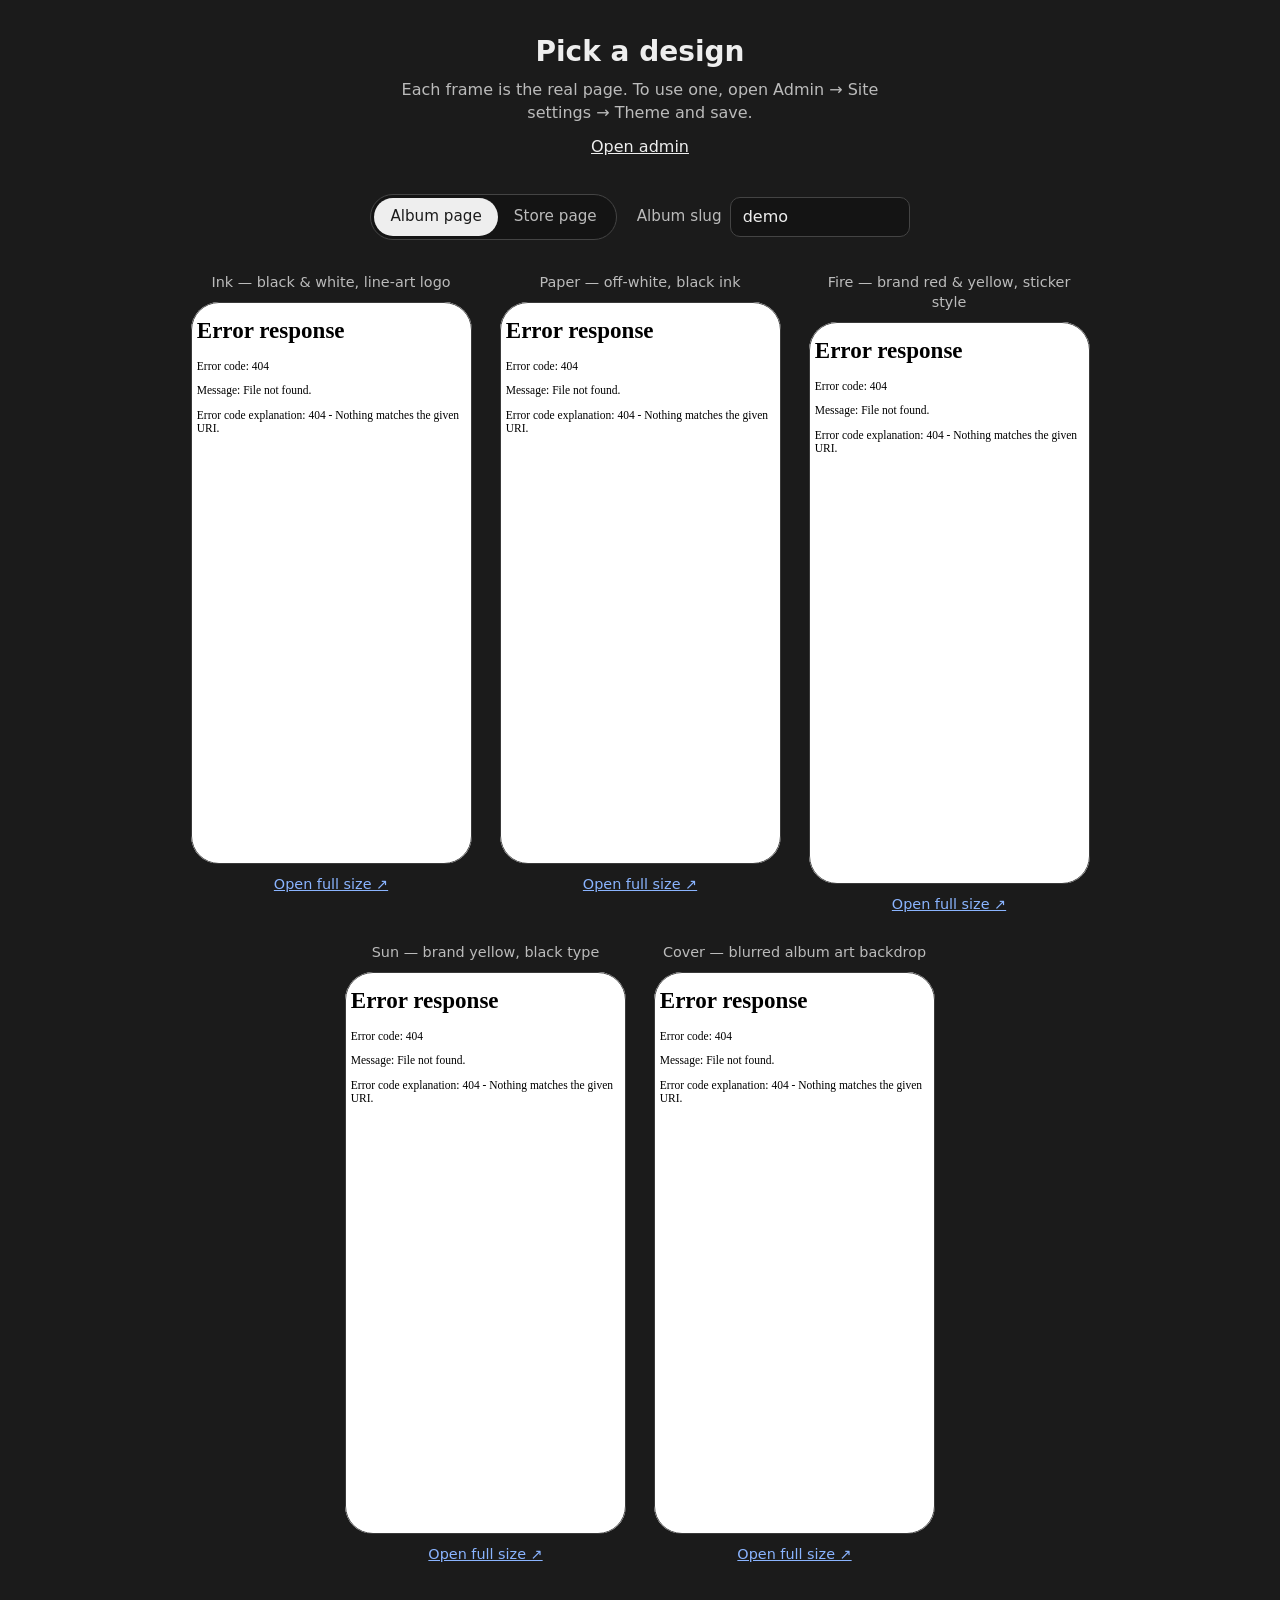
==== docs/themes.html @ e5670e00 "Add theme comparison page Co-Authored-By: Claude Opus 5.5 <noreply@anthropic.com> Claude-Session: ht" ====
<!doctype html>
<html lang="en">
<head>
<meta charset="utf-8">
<meta name="viewport" content="width=device-width, initial-scale=1">
<meta name="robots" content="noindex">
<title>Theme options — Backwash Records</title>
<style>
  :root { color-scheme: dark; }
  * { box-sizing: border-box; }
  html { background: #1b1b1b; }
  body {
    margin: 0;
    min-height: 100vh;
    background: #1b1b1b;
    color: #eee;
    font-family: system-ui, -apple-system, "Segoe UI", Roboto, sans-serif;
    line-height: 1.4;
  }

  .top {
    max-width: 1100px;
    margin: 0 auto;
    padding: 32px 16px 8px;
    text-align: center;
  }
  h1 { margin: 0 0 8px; font-size: 1.75rem; font-weight: 700; }
  .top p { margin: 0 auto 12px; max-width: 48ch; color: #bbb; }
  .top a { color: #eee; }

  .controls {
    display: flex;
    flex-wrap: wrap;
    justify-content: center;
    align-items: center;
    gap: 12px 20px;
    padding: 16px;
  }
  .seg {
    display: inline-flex;
    padding: 3px;
    border: 1px solid #444;
    border-radius: 999px;
    background: #141414;
  }
  .seg button {
    font: inherit;
    font-size: .95rem;
    color: #bbb;
    background: transparent;
    border: 0;
    border-radius: 999px;
    padding: 8px 16px;
    cursor: pointer;
  }
  .seg button[aria-pressed="true"] { background: #eee; color: #1b1b1b; }

  .slug {
    display: flex;
    align-items: center;
    gap: 8px;
    color: #bbb;
    font-size: .95rem;
  }
  .slug input {
    font: inherit;
    font-size: 1rem;
    color: #eee;
    background: #141414;
    border: 1px solid #444;
    border-radius: 10px;
    padding: 8px 12px;
    width: 180px;
  }

  button:focus-visible,
  input:focus-visible,
  a:focus-visible {
    outline: 2px solid #8ab4ff;
    outline-offset: 2px;
  }

  .grid {
    display: flex;
    flex-wrap: wrap;
    justify-content: center;
    gap: 28px;
    max-width: 1200px;
    margin: 0 auto;
    padding: 16px 16px 48px;
  }
  .card {
    margin: 0;
    display: flex;
    flex-direction: column;
    align-items: center;
    gap: 10px;
    max-width: 100%;
  }
  .card figcaption {
    max-width: 281px;
    font-size: .9rem;
    color: #bbb;
    text-align: center;
  }
  .frame {
    position: relative;
    width: 281px;
    height: 562px;
    overflow: hidden;
    border-radius: 28px;
    background: #000;
    transform: translateZ(0);
  }
  .frame::after {
    content: "";
    position: absolute;
    inset: 0;
    border-radius: inherit;
    border: 1px solid #3a3a3a;
    pointer-events: none;
  }
  .frame iframe {
    display: block;
    width: 390px;
    height: 780px;
    border: 0;
    transform: scale(.72);
    transform-origin: top left;
  }
  .open {
    font-size: .9rem;
    color: #8ab4ff;
  }
</style>
</head>
<body>
  <header class="top">
    <h1>Pick a design</h1>
    <p>Each frame is the real page. To use one, open Admin → Site settings → Theme and save.</p>
    <p><a href="admin/">Open admin</a></p>
  </header>

  <section class="controls" aria-label="Preview options">
    <div class="seg" role="group" aria-label="Page type">
      <button type="button" data-mode="album" aria-pressed="true">Album page</button>
      <button type="button" data-mode="store" aria-pressed="false">Store page</button>
    </div>
    <label class="slug">
      <span>Album slug</span>
      <input id="slug" type="text" value="demo" autocomplete="off" autocapitalize="none" spellcheck="false">
    </label>
  </section>

  <main class="grid" id="grid"></main>

  <script type="module">
    import { THEMES, SLUG_RE } from './assets/js/platforms.js';

    const state = { mode: 'album', slug: 'demo' };
    const grid = document.getElementById('grid');
    const slugInput = document.getElementById('slug');
    const modeButtons = [...document.querySelectorAll('button[data-mode]')];

    function pageUrl(themeKey) {
      const params = new URLSearchParams();
      if (state.mode === 'album') params.set('a', state.slug);
      params.set('theme', themeKey);
      return `index.html?${params}`;
    }

    const cards = THEMES.map((theme) => {
      const figure = document.createElement('figure');
      figure.className = 'card';

      const caption = document.createElement('figcaption');
      caption.textContent = theme.label;

      const frame = document.createElement('div');
      frame.className = 'frame';

      const iframe = document.createElement('iframe');
      iframe.loading = 'lazy';
      iframe.title = `${theme.label} preview`;
      frame.append(iframe);

      const open = document.createElement('a');
      open.className = 'open';
      open.target = '_blank';
      open.rel = 'noopener';
      open.textContent = 'Open full size ↗';

      figure.append(caption, frame, open);
      grid.append(figure);
      return { theme, iframe, open };
    });

    function update() {
      for (const { theme, iframe, open } of cards) {
        const url = pageUrl(theme.key);
        if (iframe.getAttribute('src') !== url) iframe.src = url;
        open.href = url;
      }
    }

    for (const btn of modeButtons) {
      btn.addEventListener('click', () => {
        state.mode = btn.dataset.mode;
        for (const b of modeButtons) b.setAttribute('aria-pressed', String(b === btn));
        update();
      });
    }

    let slugTimer = 0;
    slugInput.addEventListener('input', () => {
      clearTimeout(slugTimer);
      slugTimer = setTimeout(() => {
        const value = slugInput.value.trim();
        if (!SLUG_RE.test(value) || value === state.slug) return;
        state.slug = value;
        update();
      }, 400);
    });

    update();
  </script>
</body>
</html>
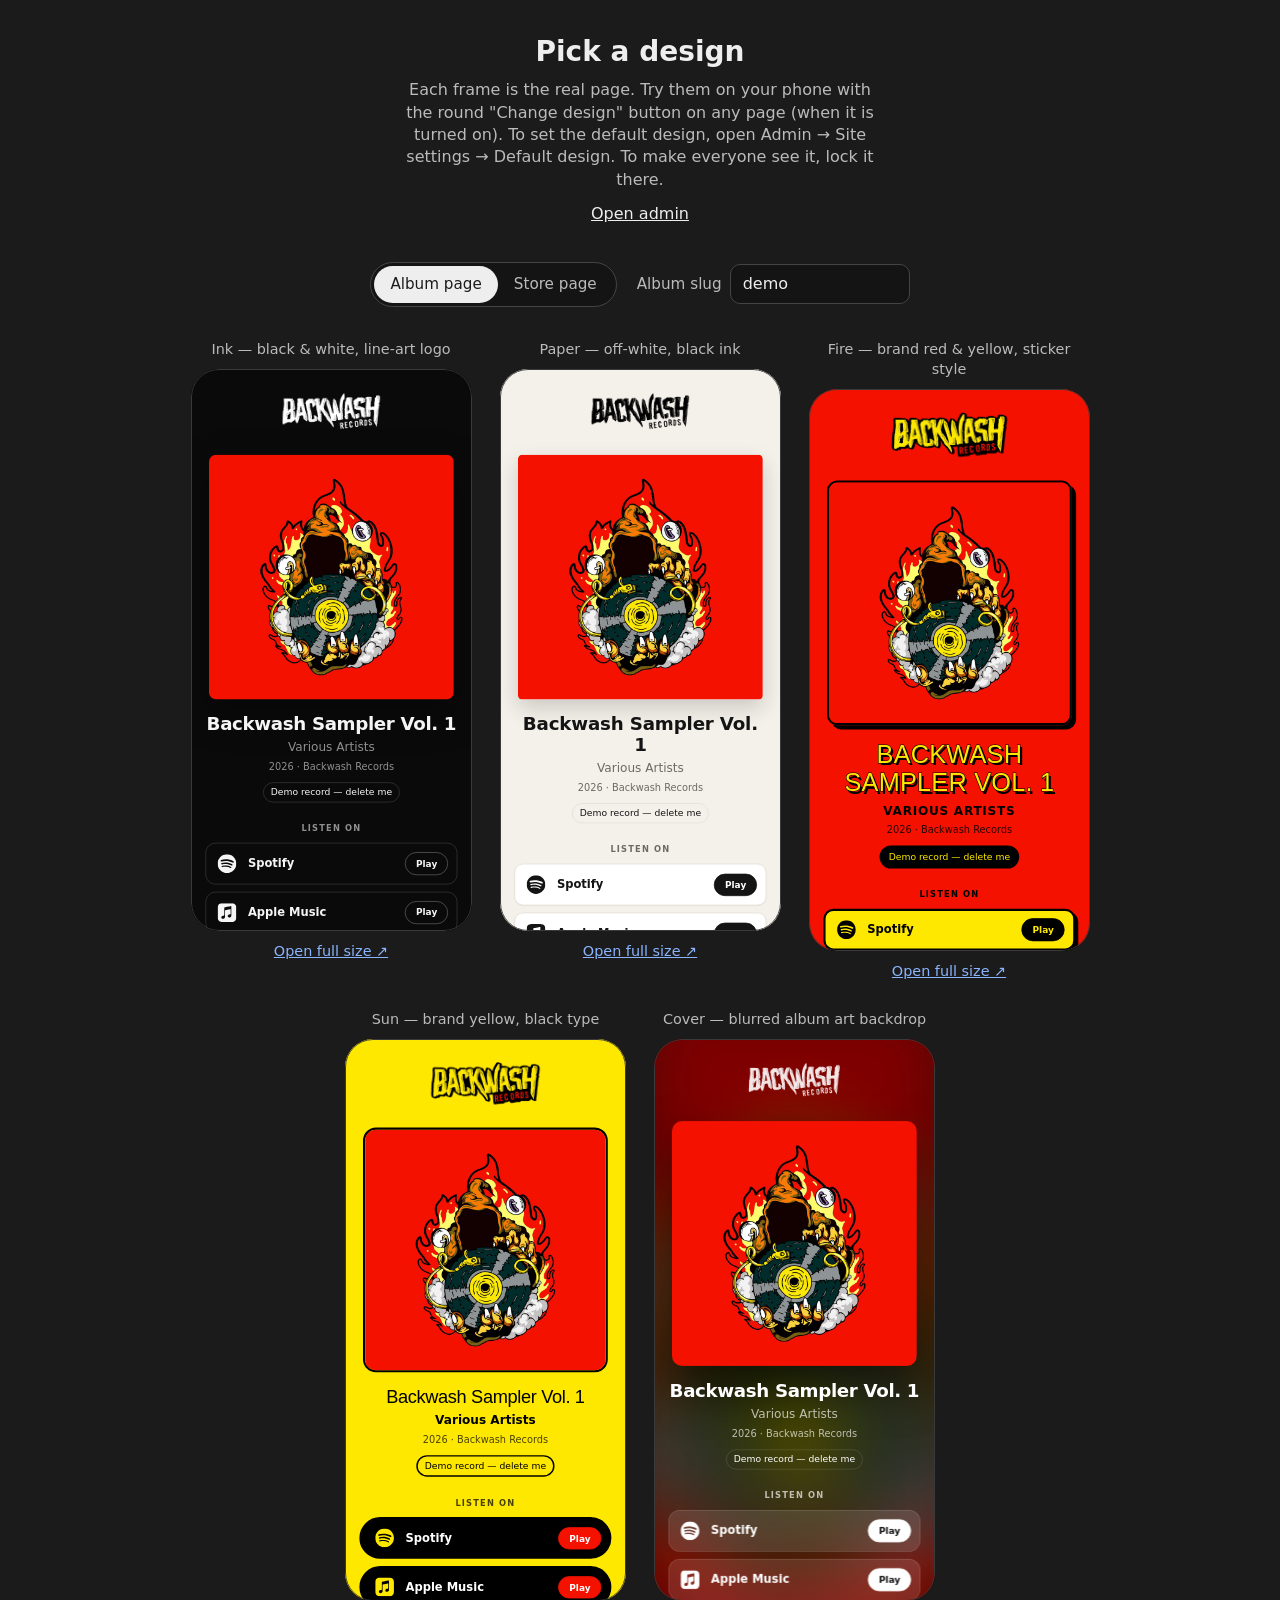
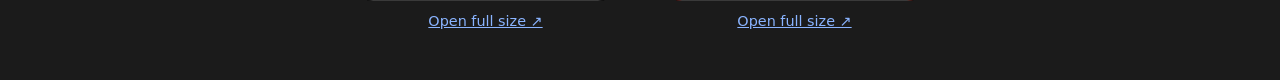
==== commit 96a44078: "Add Change design button, default-design and lock settings; GitLab Pages docs - Public pages: floati" ====
--- a/docs/themes.html
+++ b/docs/themes.html
@@ -137,7 +137,7 @@
 <body>
   <header class="top">
     <h1>Pick a design</h1>
-    <p>Each frame is the real page. To use one, open Admin → Site settings → Theme and save.</p>
+    <p>Each frame is the real page. Try them on your phone with the round "Change design" button on any page (when it is turned on). To set the default design, open Admin → Site settings → Default design. To make everyone see it, lock it there.</p>
     <p><a href="admin/">Open admin</a></p>
   </header>
 
